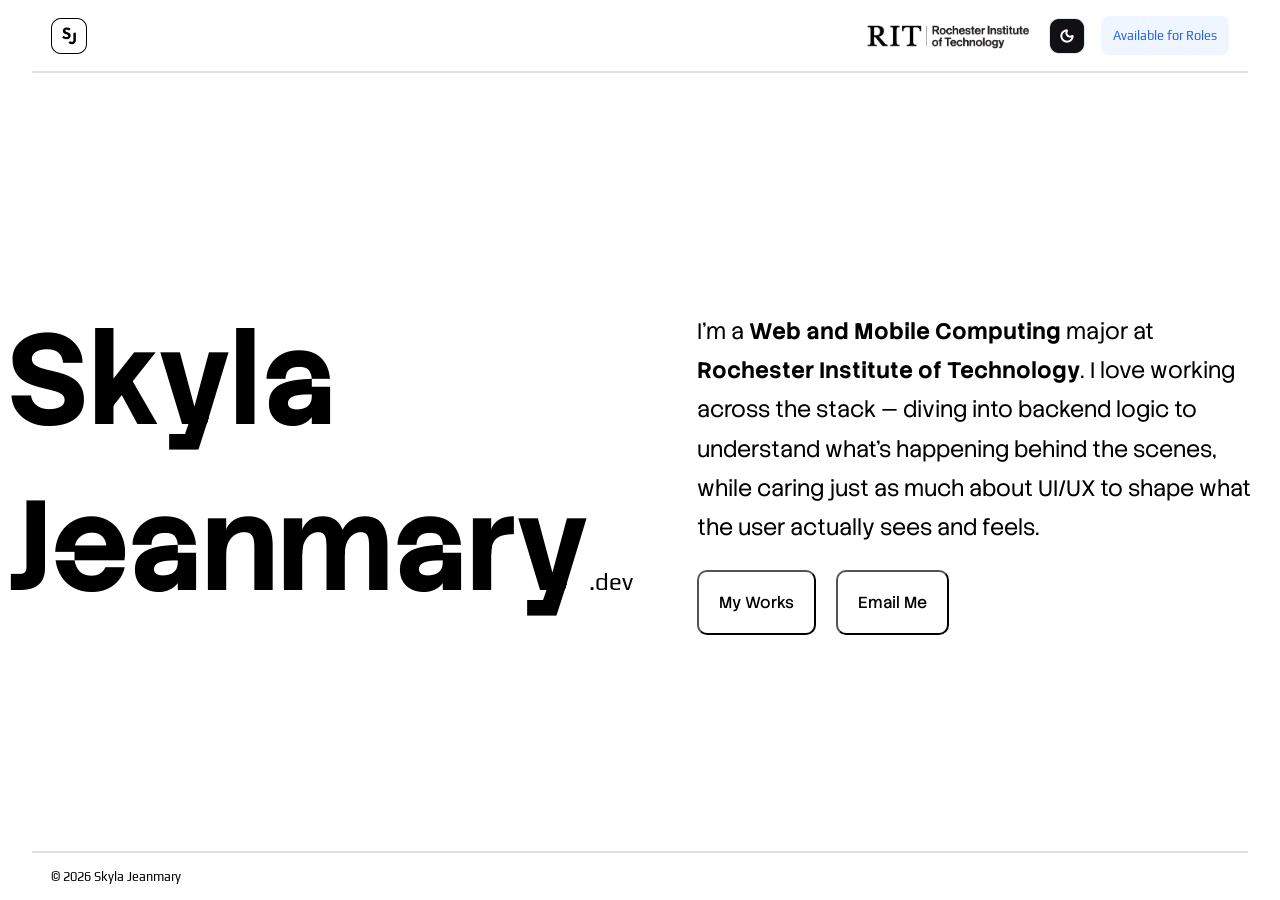
==== homepage.html @ 7dd899fb "Implemented dark mode toggle & finalized hero section layout" ====
<!DOCTYPE html>
<html lang="en">

<head>
    <meta charset="UTF-8">
    <meta name="viewport" content="width=device-width, initial-scale=1.0">
    <title>Skyla Jeanmary</title>
    <link rel="stylesheet" href="homepage.css">
    <link rel="preconnect" href="https://fonts.googleapis.com">
    <link rel="preconnect" href="https://fonts.gstatic.com" crossorigin>
    <link rel="preconnect" href="https://fonts.googleapis.com">
    <link rel="preconnect" href="https://fonts.gstatic.com" crossorigin>
    <link
        href="https://fonts.googleapis.com/css2?family=Play:wght@400;700&family=Stack+Sans+Headline:wght@200..700&family=Stack+Sans+Notch:wght@200..700&family=Stack+Sans+Text:wght@200..700&display=swap"
        rel="stylesheet">
        <script src="homepage.js" defer></script>
</head>

<body>
    <header id="navbar-container">
        <img src="assets/SJ-Icon-Light.png" alt="SJ Icon" id="SJIcon">
        <div id="extras">
            <img src="assets/RIT_hor_k.png" alt="RIT Logo" id="RITLogo" height="30px">
            <img src="assets/theme-toggle-Dark.png" alt="Icon to toggle dark mode" id="modeBttn">
            <p id="availability">Available for Roles</p>
        </div>
        
    </header>
    <hr>

    <main id="info-container">
        <h1>Skyla <br> Jeanmary<span id="dotDev">.dev</span></h1>
        <div id="about">
            <p>I'm a <b class="bold">Web and Mobile Computing</b> major at <b class="bold">Rochester Institute of
                    Technology</b>. I love working across the stack — diving into backend logic to understand what's happening behind the scenes, while caring just as much about UI/UX to shape what the user actually sees and feels.
            </p>
            <div id="buttons">
                <button>My Works</button>
                <button>Email Me</button>
            </div>
        </div>
    </main>
    
    <hr>

    <footer>
        <p>&copy; 2026 Skyla Jeanmary</p>
    </footer>

</body>

</html>
---- homepage.css ----
:root {
    --bg-color: #ffffff;
    --text-color: #000000;
    --availability-bg: #EFF6FF;
    --availability-text: #2563EB;
    --button-bg: #ffffff;
    --button-text: #000000;
    --buttonHover-bg: #000000;
    --buttonHover-text: #ffffff;
}

body.dark-mode {
    --bg-color: #121212;
    --text-color: #ffffff;
    --availability-bg: #1e3a5f;
    --availability-text: #93c5fd;
    --button-bg: #121212;
    --button-text: #ffffff;
    --buttonHover-bg: #ffffff;
    --buttonHover-text: #000000;
}

body {
    background-color: var(--bg-color);
    color: var(--text-color);
    display: flex;
    flex-direction: column;
    min-height: 100vh;
    margin: auto;
    transition: background-color 0.25s, color 0.25s;
}


main {
    display: flex;
    flex: 1;
    align-items: center;
    justify-content: center;
    gap: 5vw;

}

header {
    display: flex;
    justify-content: space-between;
    align-items: center;
}

#extras {
    display: flex;
    align-items: center;
    gap: 1rem;
}

#availability {
    background-color: var(--availability-bg);
    padding: .75rem;
    border-radius: .5rem;
    color: var(--availability-text);
    margin: 0;
}


#info-container h1 {
    font-size: clamp(1.5rem, 10vw, 9rem);
    font-family: "Stack Sans Notch", sans-serif;
    font-optical-sizing: auto;
    font-weight: 700;

}

#dotDev {
    font-size: clamp(.5rem, 2.75vw, 1.5rem);
    font-family: "Play", sans-serif;
    font-weight: 400;
}

#info-container p {
    font-size: clamp(1.25rem, 1.75vw, 1.5rem);
    font-family: "Stack Sans Text", sans-serif;
    font-weight: 300;
    line-height: 1.75;
}

#about {
    max-width: 45vw;
}

hr {
    border: none;
    height: 2px;
    background-color: #80808040;
    width: 95%;
    margin-top: 0%;
    margin-bottom: 0%;
}

header,
footer {
    font-family: "Play", sans-serif;
    font-weight: 400;
    font-style: normal;
    font-size: clamp(.75rem, 1vw, 1.5rem);
    margin-top: 1rem;
    margin-bottom: 1rem;
    padding-left: 4vw;
    padding-right: 4vw;
}

footer p {
    margin: 0;
    color: var(--text-color);
}

.bold {
    font-weight: 700;
}

button {
    font-family: "Stack Sans Text", sans-serif;
    font-size: clamp(1rem, 1.25vw, 1.5rem);
    padding: 1.25rem;
    border-radius: 10px;
    background-color: var(--button-bg);
    color: var(--button-text);
    transition-duration: .25s;
}


button:hover {
    background-color: var(--buttonHover-bg);
    color: var(--buttonHover-text);
    cursor: pointer;
}

#buttons {
    display: flex;
    gap: 1.25rem;
}
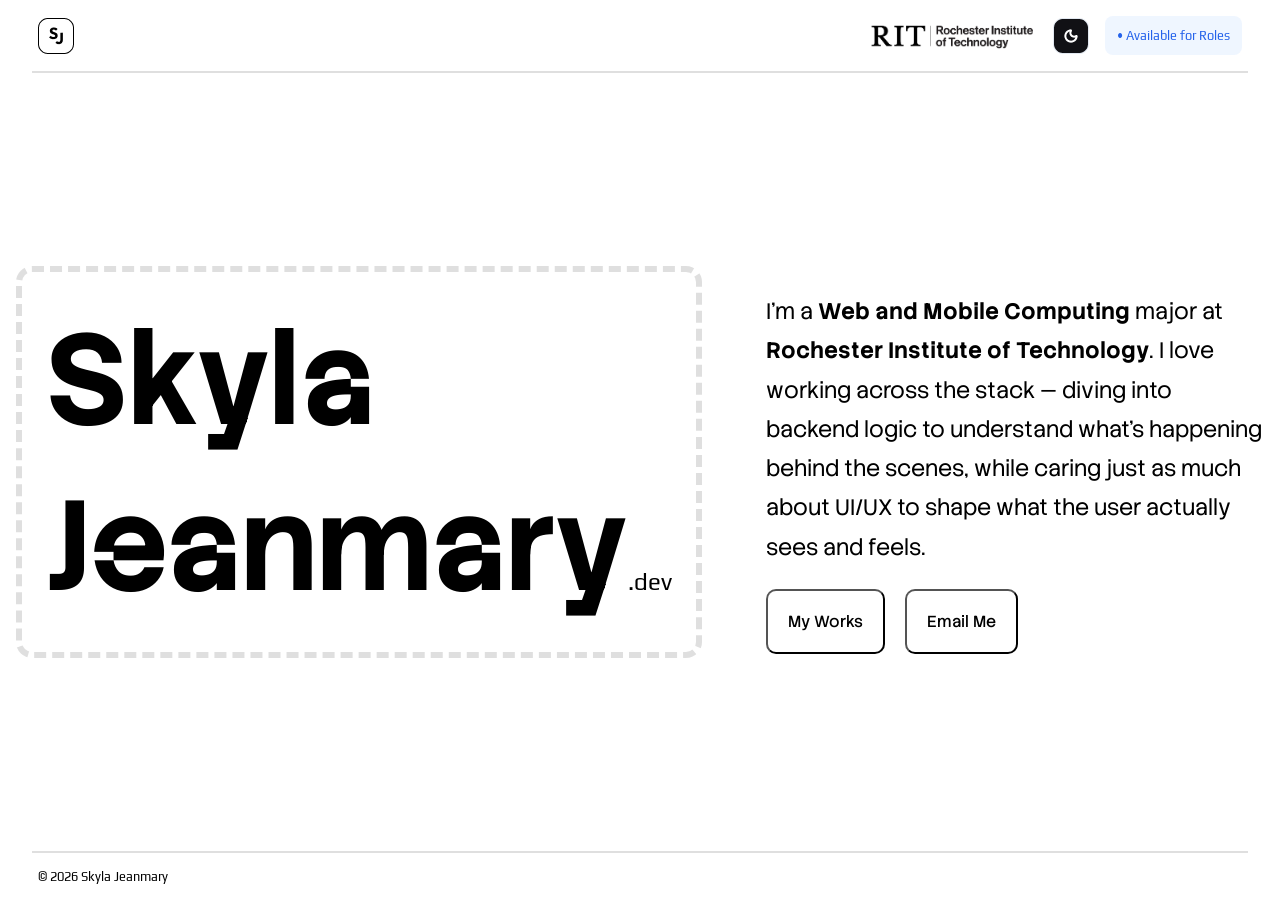
==== commit 2b77b6f6: "Implemented responsive mobile layout" ====
--- a/homepage.html
+++ b/homepage.html
@@ -22,11 +22,11 @@
         <div id="extras">
             <img src="assets/RIT_hor_k.png" alt="RIT Logo" id="RITLogo" height="30px">
             <img src="assets/theme-toggle-Dark.png" alt="Icon to toggle dark mode" id="modeBttn">
-            <p id="availability">Available for Roles</p>
+            <p id="availability">• Available for Roles</p>
         </div>
         
     </header>
-    <hr>
+    <hr id="navHr">
 
     <main id="info-container">
         <h1>Skyla <br> Jeanmary<span id="dotDev">.dev</span></h1>
@@ -41,7 +41,7 @@
         </div>
     </main>
     
-    <hr>
+    <hr id="navFt">
 
     <footer>
         <p>&copy; 2026 Skyla Jeanmary</p>
--- a/homepage.css
+++ b/homepage.css
@@ -7,6 +7,8 @@
     --button-text: #000000;
     --buttonHover-bg: #000000;
     --buttonHover-text: #ffffff;
+    --hrDash-color: #80808040;
+
 }
 
 body.dark-mode {
@@ -18,6 +20,7 @@
     --button-text: #ffffff;
     --buttonHover-bg: #ffffff;
     --buttonHover-text: #000000;
+    --hrDash-color: #ffffff77;
 }
 
 body {
@@ -37,6 +40,8 @@
     align-items: center;
     justify-content: center;
     gap: 5vw;
+    padding-left: 1.25vw;
+    padding-right: 1.25vw;
 
 }
 
@@ -66,6 +71,9 @@
     font-family: "Stack Sans Notch", sans-serif;
     font-optical-sizing: auto;
     font-weight: 700;
+    border: dashed 6px var(--hrDash-color);
+    border-radius: 1rem;
+    padding: 1.5rem;
 
 }
 
@@ -89,10 +97,18 @@
 hr {
     border: none;
     height: 2px;
-    background-color: #80808040;
+    background-color: var(--hrDash-color);
     width: 95%;
     margin-top: 0%;
     margin-bottom: 0%;
+}
+
+#navHr {
+    margin-bottom: 1.25rem;
+}
+
+#navFt {
+    margin-top: 1.25rem;
 }
 
 header,
@@ -103,8 +119,8 @@
     font-size: clamp(.75rem, 1vw, 1.5rem);
     margin-top: 1rem;
     margin-bottom: 1rem;
-    padding-left: 4vw;
-    padding-right: 4vw;
+    padding-left: 3vw;
+    padding-right: 3vw;
 }
 
 footer p {
@@ -126,7 +142,6 @@
     transition-duration: .25s;
 }
 
-
 button:hover {
     background-color: var(--buttonHover-bg);
     color: var(--buttonHover-text);
@@ -136,4 +151,30 @@
 #buttons {
     display: flex;
     gap: 1.25rem;
+}
+
+@media (max-width: 600px) {
+    main {
+        flex-direction: column;
+        justify-content: center;
+        gap: 0rem;
+    }
+
+    #info-container h1 { 
+        margin: 0rem;
+    }
+
+    #about {
+        max-width: 90vw;
+    }
+
+    #RITLogo {
+        display: none;
+    }
+
+    #buttons {
+        flex-direction: column;
+        align-items: stretch;
+        gap: .5rem;
+    }
 }
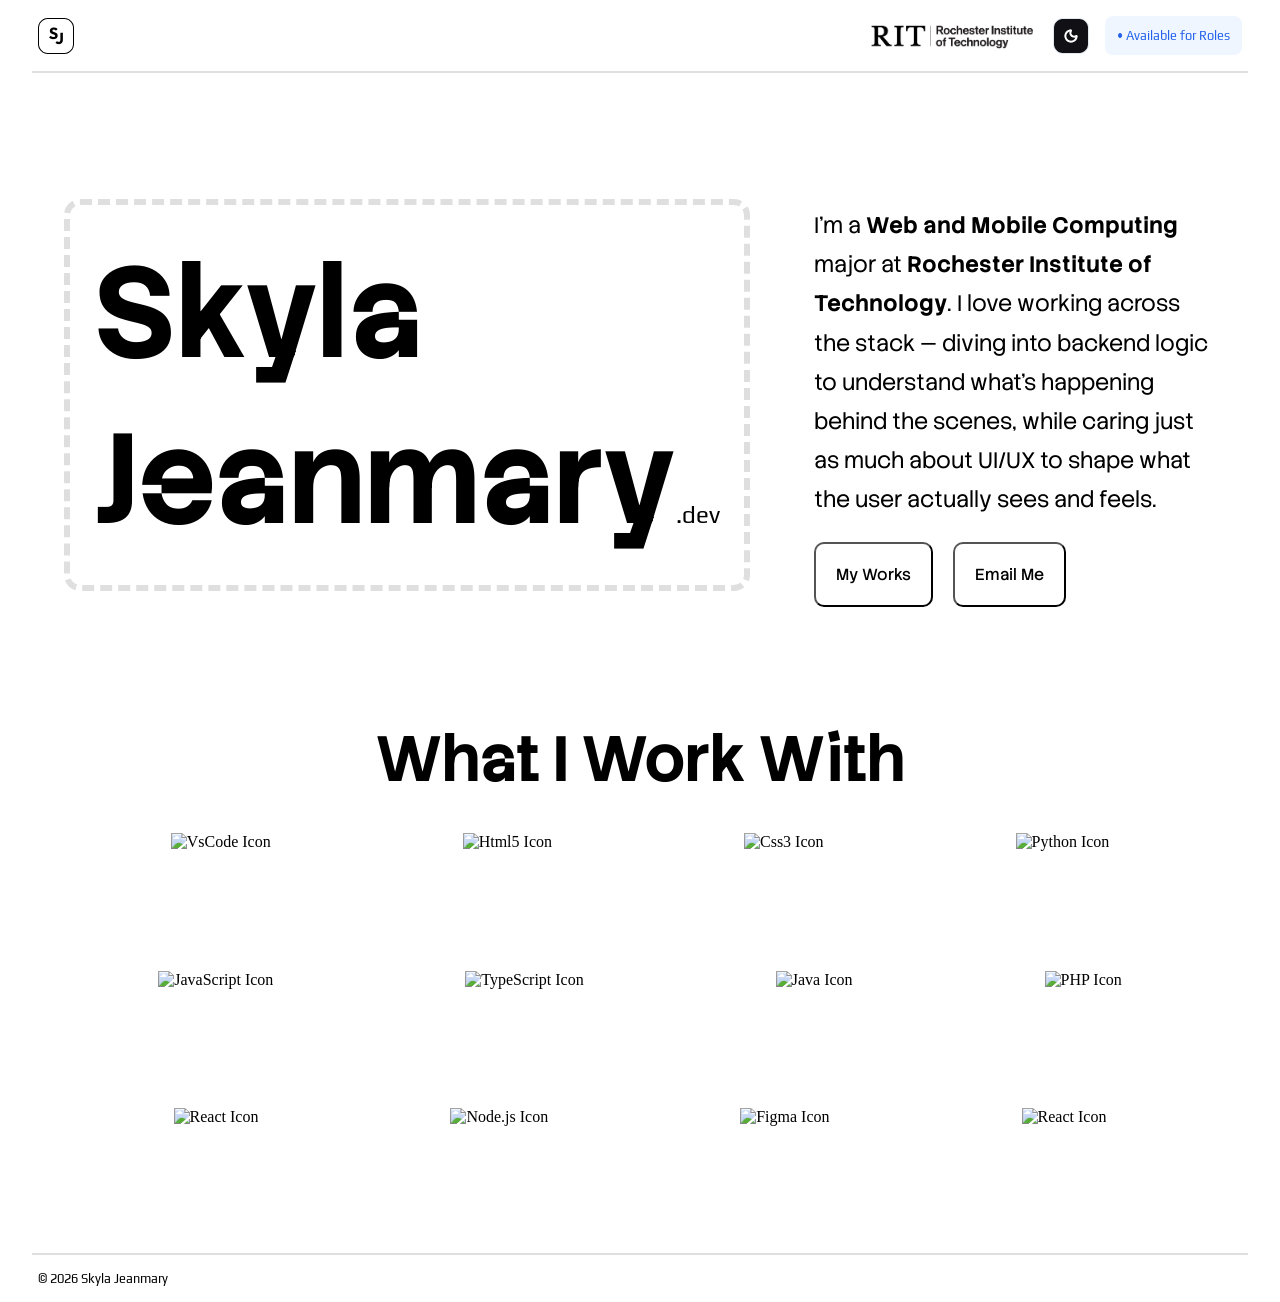
==== commit b463b9bb: "added skills section" ====
--- a/homepage.html
+++ b/homepage.html
@@ -13,7 +13,7 @@
     <link
         href="https://fonts.googleapis.com/css2?family=Play:wght@400;700&family=Stack+Sans+Headline:wght@200..700&family=Stack+Sans+Notch:wght@200..700&family=Stack+Sans+Text:wght@200..700&display=swap"
         rel="stylesheet">
-        <script src="homepage.js" defer></script>
+    <script src="homepage.js" defer></script>
 </head>
 
 <body>
@@ -24,24 +24,55 @@
             <img src="assets/theme-toggle-Dark.png" alt="Icon to toggle dark mode" id="modeBttn">
             <p id="availability">• Available for Roles</p>
         </div>
-        
+
     </header>
     <hr id="navHr">
 
-    <main id="info-container">
-        <h1>Skyla <br> Jeanmary<span id="dotDev">.dev</span></h1>
-        <div id="about">
-            <p>I'm a <b class="bold">Web and Mobile Computing</b> major at <b class="bold">Rochester Institute of
-                    Technology</b>. I love working across the stack — diving into backend logic to understand what's happening behind the scenes, while caring just as much about UI/UX to shape what the user actually sees and feels.
-            </p>
-            <div id="buttons">
-                <button>My Works</button>
-                <button>Email Me</button>
+    <main>
+        <section id="info-container">
+            <h1>Skyla<br>Jeanmary<span id="dotDev">.dev</span></h1>
+            <div id="about">
+                <p>I'm a <b class="bold">Web and Mobile Computing</b> major at <b class="bold">Rochester Institute of
+                        Technology</b>. I love working across the stack — diving into backend logic to understand what's
+                    happening behind the scenes, while caring just as much about UI/UX to shape what the user actually
+                    sees and feels. </p>
+                <div id="aboutButtons">
+                    <button>My Works</button>
+                    <button>Email Me</button>
+                </div>
             </div>
-        </div>
+        </section>
+
+        <section id="tech-skills-container">
+
+            <h2>What I Work With</h2>
+
+            <div class="icons">
+                <img src="https://cdn.jsdelivr.net/gh/devicons/devicon@latest/icons/vscode/vscode-original.svg" alt="VsCode Icon"/>
+                <img src="https://cdn.jsdelivr.net/gh/devicons/devicon@latest/icons/html5/html5-original.svg" alt="Html5 Icon" />
+                <img src="https://cdn.jsdelivr.net/gh/devicons/devicon@latest/icons/css3/css3-original.svg" alt="Css3 Icon" />
+                <img src="https://cdn.jsdelivr.net/gh/devicons/devicon@latest/icons/python/python-original.svg" alt="Python Icon" />
+            </div>
+
+            <div class="icons">
+                <img src="https://cdn.jsdelivr.net/gh/devicons/devicon@latest/icons/javascript/javascript-original.svg" alt="JavaScript Icon" />
+                <img src="https://cdn.jsdelivr.net/gh/devicons/devicon@latest/icons/typescript/typescript-original.svg" alt="TypeScript Icon" />
+                <img src="https://cdn.jsdelivr.net/gh/devicons/devicon@latest/icons/java/java-original.svg" alt="Java Icon" />
+                <img src="https://cdn.jsdelivr.net/gh/devicons/devicon@latest/icons/php/php-original.svg" alt="PHP Icon" />
+            </div>
+
+            <div class="icons">
+                <img src="https://cdn.jsdelivr.net/gh/devicons/devicon@latest/icons/react/react-original.svg" alt="React Icon" />
+                <img src="https://cdn.jsdelivr.net/gh/devicons/devicon@latest/icons/nodejs/nodejs-original-wordmark.svg" alt="Node.js Icon" />
+                <img src="https://cdn.jsdelivr.net/gh/devicons/devicon@latest/icons/figma/figma-original.svg" alt="Figma Icon" />
+                <img src="https://cdn.jsdelivr.net/gh/devicons/devicon@latest/icons/reactbootstrap/reactbootstrap-original.svg" alt="React Icon" />
+            </div>
+
+        </section>
+
     </main>
-    
-    <hr id="navFt">
+
+    <hr id="headHr">
 
     <footer>
         <p>&copy; 2026 Skyla Jeanmary</p>
--- a/homepage.css
+++ b/homepage.css
@@ -21,6 +21,7 @@
     --buttonHover-bg: #ffffff;
     --buttonHover-text: #000000;
     --hrDash-color: #ffffff77;
+
 }
 
 body {
@@ -33,16 +34,10 @@
     transition: background-color 0.25s, color 0.25s;
 }
 
-
 main {
+    flex-direction: column;
     display: flex;
     flex: 1;
-    align-items: center;
-    justify-content: center;
-    gap: 5vw;
-    padding-left: 1.25vw;
-    padding-right: 1.25vw;
-
 }
 
 header {
@@ -63,6 +58,17 @@
     border-radius: .5rem;
     color: var(--availability-text);
     margin: 0;
+}
+
+#info-container {
+    display: flex;
+    flex: 1;
+    align-items: center;
+    justify-content: center;
+    gap: 5vw;
+    padding-left: 5vw;
+    padding-right: 5vw;
+
 }
 
 
@@ -74,7 +80,13 @@
     border: dashed 6px var(--hrDash-color);
     border-radius: 1rem;
     padding: 1.5rem;
-
+}
+
+#tech-skills-container h2 {
+    font-size: clamp(1.5rem, 5vw, 4rem);
+    font-family: "Stack Sans Notch", sans-serif;
+    margin: 20px;
+    text-align: center;
 }
 
 #dotDev {
@@ -88,6 +100,22 @@
     font-family: "Stack Sans Text", sans-serif;
     font-weight: 300;
     line-height: 1.75;
+}
+
+button {
+    font-family: "Stack Sans Text", sans-serif;
+    font-size: clamp(1rem, 1.25vw, 1.5rem);
+    padding: 1.25rem;
+    border-radius: 10px;
+    background-color: var(--button-bg);
+    color: var(--button-text);
+    transition-duration: .25s;
+}
+
+button:hover {
+    background-color: var(--buttonHover-bg);
+    color: var(--buttonHover-text);
+    cursor: pointer;
 }
 
 #about {
@@ -107,8 +135,27 @@
     margin-bottom: 1.25rem;
 }
 
-#navFt {
+#headHr {
     margin-top: 1.25rem;
+}
+
+#tech-skills-container img {
+    height: clamp(2.5rem, 9vw, 7rem);
+    width: auto;
+    transition: transform .25s;
+}
+
+#tech-skills-container img:hover {
+    transform: translateY(-1rem);
+
+}
+
+.icons {
+    display: flex;
+    flex-wrap: wrap;
+    justify-content: center;
+    gap: 15vw;
+    padding: 1vw 5vw;
 }
 
 header,
@@ -132,35 +179,19 @@
     font-weight: 700;
 }
 
-button {
-    font-family: "Stack Sans Text", sans-serif;
-    font-size: clamp(1rem, 1.25vw, 1.5rem);
-    padding: 1.25rem;
-    border-radius: 10px;
-    background-color: var(--button-bg);
-    color: var(--button-text);
-    transition-duration: .25s;
-}
-
-button:hover {
-    background-color: var(--buttonHover-bg);
-    color: var(--buttonHover-text);
-    cursor: pointer;
-}
-
-#buttons {
+#aboutButtons {
     display: flex;
     gap: 1.25rem;
 }
 
-@media (max-width: 600px) {
-    main {
+@media (max-width: 800px) {
+    #info-container {
         flex-direction: column;
         justify-content: center;
         gap: 0rem;
     }
 
-    #info-container h1 { 
+    #info-container h1 {
         margin: 0rem;
     }
 
@@ -172,9 +203,16 @@
         display: none;
     }
 
-    #buttons {
+    button {
+        display: flex;
+        flex-direction: column;
+        width: 100%;
+
+    }
+
+    #aboutButtons {
         flex-direction: column;
         align-items: stretch;
-        gap: .5rem;
+
     }
 }
